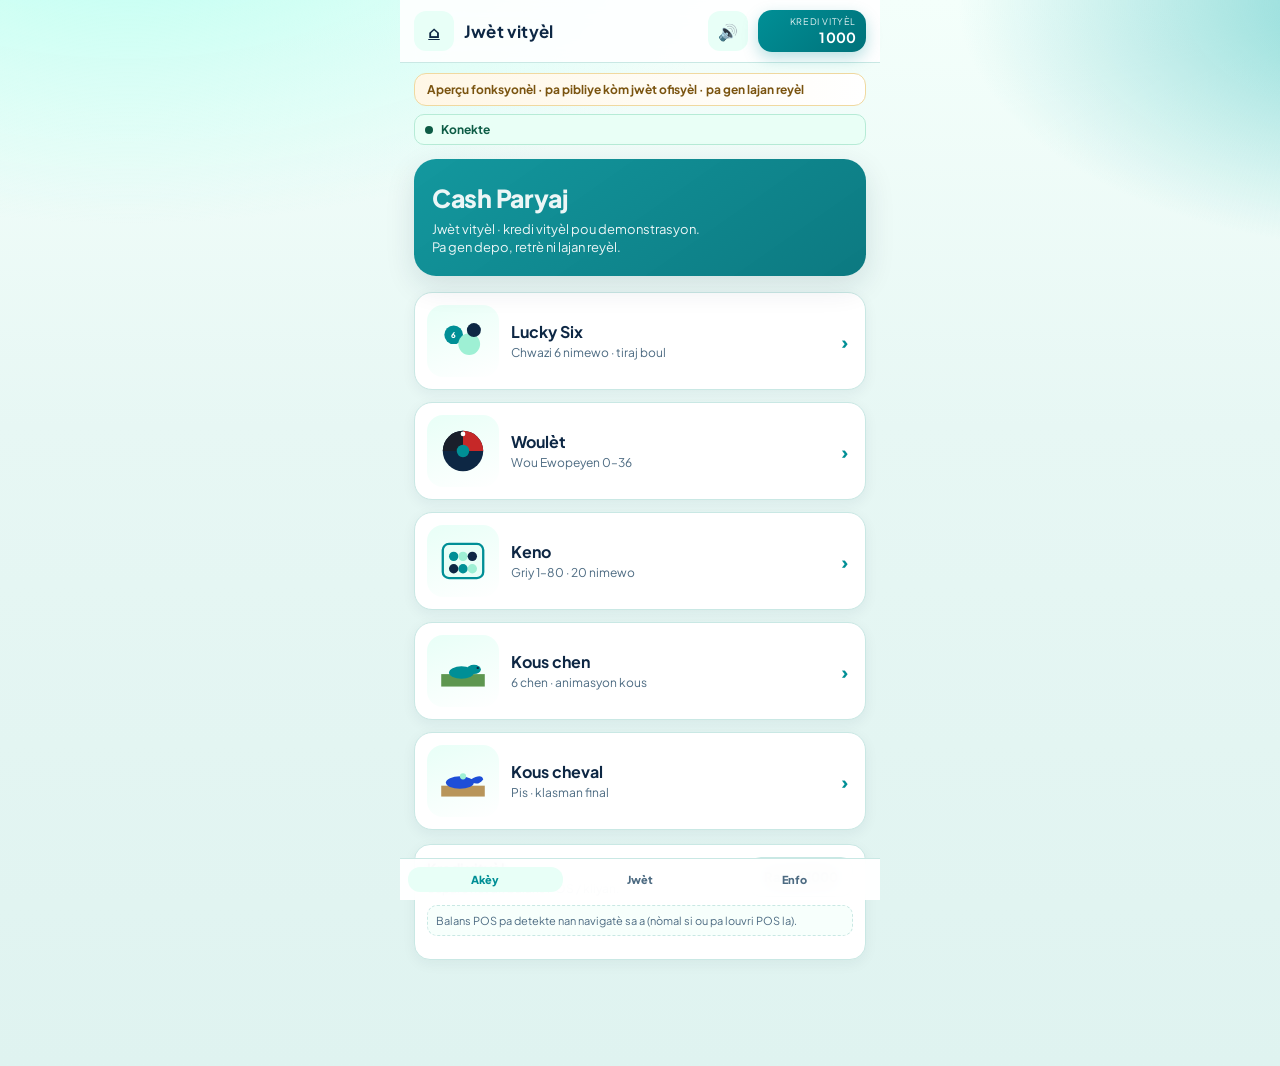
==== virtual/index.html @ 0a0fa93c "Add Cash Paryaj virtual games demo with virtual credits Functional preview of Lucky Six, European ro" ====
<!DOCTYPE html>
<html lang="ht">
<head>
  <meta charset="UTF-8"/>
  <meta name="viewport" content="width=device-width, initial-scale=1, viewport-fit=cover"/>
  <meta name="theme-color" content="#008f96"/>
  <meta name="description" content="Cash Paryaj — jwèt vityèl demonstrasyon ak kredi vityèl"/>
  <title>Jwèt vityèl · Cash Paryaj</title>
  <link rel="preconnect" href="https://fonts.googleapis.com"/>
  <link rel="preconnect" href="https://fonts.gstatic.com" crossorigin/>
  <link href="https://fonts.googleapis.com/css2?family=Plus+Jakarta+Sans:wght@400;600;700;800&display=swap" rel="stylesheet"/>
  <link rel="stylesheet" href="./css/games.css"/>
</head>
<body>
  <div class="app-shell">
    <header class="topbar">
      <a class="icon-btn" href="../index.html" aria-label="Retounen nan POS" title="POS">⌂</a>
      <h1>Jwèt vityèl</h1>
      <button class="icon-btn" type="button" id="soundBtn" aria-label="Son">🔊</button>
      <div class="credit-chip" title="Kredi vityèl demonstrasyon">
        <small>Kredi vityèl</small>
        <b><span id="creditValue">1000</span></b>
      </div>
    </header>
    <div class="demo-banner" style="margin-top:10px">Aperçu fonksyonèl · pa pibliye kòm jwèt ofisyèl · pa gen lajan reyèl</div>
    <div id="statusBar" class="status-bar" role="status"></div>
    <main id="app"></main>
    <nav class="bottom-nav" aria-label="Navigasyon">
      <button type="button" data-nav="hub" id="navHub">Akèy</button>
      <button type="button" data-nav="game" id="navGames">Jwèt</button>
      <button type="button" data-nav="info" id="navInfo">Enfo</button>
    </nav>
  </div>
  <div id="modalHost"></div>
  <script src="./js/core.js"></script>
  <script src="./js/lucky-six.js"></script>
  <script src="./js/roulette.js"></script>
  <script src="./js/keno.js"></script>
  <script src="./js/dog-race.js"></script>
  <script src="./js/horse-race.js"></script>
  <script src="./js/app.js"></script>
</body>
</html>
---- virtual/css/games.css ----
/* Cash Paryaj — Jwèt vityèl (demonstrasyon) */
:root{
  --cp-turquoise:#008f96;
  --cp-turquoise-deep:#00727a;
  --cp-mint:#9ef0d4;
  --cp-mint-soft:#e8fff7;
  --cp-white:#ffffff;
  --cp-ink:#0d2744;
  --cp-ink-soft:#1a3a5c;
  --cp-muted:#4d6b82;
  --cp-line:#c9e8e4;
  --cp-danger:#c23b3b;
  --cp-warn:#c98512;
  --cp-red:#c62828;
  --cp-black:#1a1f2b;
  --cp-green:#0f7a3a;
  --cp-shadow:0 10px 30px rgba(13,39,68,.12);
  --cp-radius:16px;
  --cp-bottom-nav:72px;
  --safe-b:env(safe-area-inset-bottom,0px);
  --safe-t:env(safe-area-inset-top,0px);
  font-family:"Plus Jakarta Sans",system-ui,sans-serif;
}
*{box-sizing:border-box}
html,body{margin:0;min-height:100%;background:
  radial-gradient(1200px 600px at 10% -10%,#b8fff0 0%,transparent 55%),
  radial-gradient(900px 500px at 110% 0%,#7fd6d4 0%,transparent 50%),
  linear-gradient(180deg,#f4fffb 0%,#e7f7f4 40%,#dff3f0 100%);
  color:var(--cp-ink);-webkit-tap-highlight-color:transparent}
body{padding:0 0 calc(var(--cp-bottom-nav) + var(--safe-b) + 8px)}
button,input{font:inherit}
button{cursor:pointer;border:0}
img,svg{max-width:100%;display:block}
.hidden{display:none!important}

.app-shell{width:100%;max-width:480px;margin:0 auto;min-height:100dvh;position:relative}
.topbar{
  position:sticky;top:0;z-index:30;
  display:flex;align-items:center;gap:10px;
  padding:calc(10px + var(--safe-t)) 14px 10px;
  background:rgba(255,255,255,.88);backdrop-filter:blur(10px);
  border-bottom:1px solid var(--cp-line);
}
.topbar h1{flex:1;margin:0;font-size:1.05rem;letter-spacing:.2px}
.icon-btn{
  width:40px;height:40px;border-radius:12px;
  background:var(--cp-mint-soft);color:var(--cp-ink);
  display:grid;place-items:center;font-weight:800;
}
.credit-chip{
  display:flex;flex-direction:column;align-items:flex-end;gap:1px;
  background:linear-gradient(135deg,var(--cp-turquoise),var(--cp-turquoise-deep));
  color:#fff;border-radius:14px;padding:6px 10px;min-width:108px;
  box-shadow:0 6px 16px rgba(0,143,150,.28);
}
.credit-chip small{font-size:9px;letter-spacing:.6px;text-transform:uppercase;opacity:.9}
.credit-chip b{font-size:14px}
.demo-banner{
  margin:10px 14px 0;padding:8px 12px;border-radius:12px;
  background:linear-gradient(90deg,#fff7e6,#fff);
  border:1px solid #f0d9a0;color:#7a5410;font-size:12px;font-weight:700;
}
.status-bar{
  margin:8px 14px 0;padding:7px 10px;border-radius:10px;font-size:12px;font-weight:700;
  display:none;align-items:center;gap:8px;
}
.status-bar.on{display:flex}
.status-bar.offline{background:#fff1f0;color:#8a1f1f;border:1px solid #f0c2c2}
.status-bar.online{background:#e9fff6;color:#0d5c45;border:1px solid #b6ebd6}
.status-dot{width:8px;height:8px;border-radius:50%;background:currentColor}

.hub{padding:14px}
.hub-hero{
  position:relative;overflow:hidden;border-radius:22px;padding:22px 18px 20px;
  background:
    linear-gradient(145deg,rgba(0,143,150,.92),rgba(0,114,122,.95)),
    url("data:image/svg+xml,%3Csvg xmlns='http://www.w3.org/2000/svg' width='160' height='160' viewBox='0 0 160 160'%3E%3Ccircle cx='20' cy='30' r='10' fill='%23ffffff22'/%3E%3Ccircle cx='120' cy='80' r='18' fill='%23ffffff18'/%3E%3Ccircle cx='60' cy='120' r='8' fill='%23ffffff20'/%3E%3C/svg%3E");
  color:#fff;box-shadow:var(--cp-shadow);margin-bottom:16px;
}
.hub-hero .brand{font-size:1.55rem;font-weight:800;letter-spacing:-.3px;margin:0 0 4px}
.hub-hero p{margin:0;opacity:.92;font-size:13px;max-width:28ch;line-height:1.4}
.hub-grid{display:grid;gap:12px}
.game-card{
  display:grid;grid-template-columns:72px 1fr auto;gap:12px;align-items:center;
  padding:12px;border-radius:18px;background:var(--cp-white);
  border:1px solid var(--cp-line);box-shadow:0 4px 14px rgba(13,39,68,.06);
  text-align:left;color:inherit;width:100%;
  transition:transform .18s ease, box-shadow .18s ease;
}
.game-card:active{transform:scale(.985)}
.game-card .thumb{
  width:72px;height:72px;border-radius:16px;overflow:hidden;
  background:linear-gradient(160deg,var(--cp-mint-soft),#fff);
  display:grid;place-items:center;
}
.game-card h2{margin:0;font-size:1rem}
.game-card p{margin:3px 0 0;font-size:12px;color:var(--cp-muted);line-height:1.3}
.game-card .go{color:var(--cp-turquoise);font-weight:800;font-size:18px;padding:0 4px}

.game-view{padding:0 14px 18px}
.phase-pill{
  display:inline-flex;align-items:center;gap:6px;margin:10px 0 8px;
  padding:5px 10px;border-radius:999px;background:var(--cp-mint-soft);
  color:var(--cp-turquoise-deep);font-size:11px;font-weight:800;letter-spacing:.3px;
}
.toolbar{display:flex;flex-wrap:wrap;gap:8px;margin:8px 0 12px}
.btn{
  border-radius:12px;padding:11px 14px;font-weight:800;font-size:13px;
  background:var(--cp-white);color:var(--cp-ink);border:1px solid var(--cp-line);
}
.btn.primary{background:var(--cp-turquoise);color:#fff;border-color:transparent;
  box-shadow:0 8px 18px rgba(0,143,150,.28)}
.btn.ghost{background:transparent}
.btn:disabled{opacity:.45;cursor:not-allowed;box-shadow:none}
.btn.block{width:100%}
.btn.danger{background:#fff5f5;color:var(--cp-danger);border-color:#f0c8c8}

.panel{
  background:var(--cp-white);border:1px solid var(--cp-line);
  border-radius:var(--cp-radius);padding:12px;margin-bottom:12px;
  box-shadow:0 4px 14px rgba(13,39,68,.05);
}
.panel h3{margin:0 0 8px;font-size:14px}
.muted{color:var(--cp-muted);font-size:12px}
.row-between{display:flex;justify-content:space-between;align-items:center;gap:8px}

.num-grid{
  display:grid;gap:6px;margin:8px 0;
}
.num-grid.cols-8{grid-template-columns:repeat(8,minmax(0,1fr))}
.num-grid.cols-10{grid-template-columns:repeat(10,minmax(0,1fr))}
.num-grid.cols-6{grid-template-columns:repeat(6,minmax(0,1fr))}
.ball-btn{
  aspect-ratio:1;border-radius:50%;
  background:linear-gradient(160deg,#fff,#eef9f7);
  border:2px solid var(--cp-line);color:var(--cp-ink);
  font-weight:800;font-size:12px;padding:0;
  transition:transform .12s ease, background .12s ease, border-color .12s ease;
}
.ball-btn.selected{
  background:linear-gradient(160deg,var(--cp-turquoise),var(--cp-turquoise-deep));
  color:#fff;border-color:transparent;transform:scale(1.04);
  box-shadow:0 4px 10px rgba(0,143,150,.35);
}
.ball-btn.drawn{background:#dff3ff;border-color:#7eb7e0}
.ball-btn.hit{
  background:linear-gradient(160deg,#ffe08a,#f5c84a);border-color:#e0a820;color:#5a3d00;
  animation:pulseHit .9s ease;
}
.ball-btn:disabled{opacity:.55}
@keyframes pulseHit{0%,100%{transform:scale(1)}50%{transform:scale(1.08)}}

.chip-row{display:flex;flex-wrap:wrap;gap:6px;min-height:36px}
.mini-ball{
  width:30px;height:30px;border-radius:50%;display:grid;place-items:center;
  font-size:11px;font-weight:800;color:#fff;
  background:radial-gradient(circle at 30% 30%,#fff8,#0000 40%),var(--cp-turquoise);
  box-shadow:inset 0 -2px 0 rgba(0,0,0,.15);
}
.mini-ball.hit{background:radial-gradient(circle at 30% 30%,#fff8,#0000 40%),#e0a820}

.stage{
  position:relative;border-radius:18px;overflow:hidden;margin:8px 0 12px;
  background:linear-gradient(180deg,#063a45,#0a5c66 45%,#0d6d78);
  min-height:180px;color:#fff;
}
.machine{
  position:relative;height:200px;
  background:
    radial-gradient(circle at 50% 120%,#9ef0d455,transparent 50%),
    linear-gradient(180deg,#0a4d56,#08606b);
}
.machine-bowl{
  position:absolute;left:50%;top:18px;transform:translateX(-50%);
  width:min(78%,260px);height:130px;border-radius:50% 50% 46% 46%;
  border:3px solid #9ef0d4aa;background:radial-gradient(circle at 50% 20%,#1a7f88,#06464e);
  box-shadow:inset 0 20px 40px #0004;
}
.drawn-lane{
  position:absolute;left:8px;right:8px;bottom:10px;display:flex;gap:6px;
  overflow-x:auto;padding:4px 2px;scrollbar-width:none;
}
.drawn-lane::-webkit-scrollbar{display:none}
.fly-ball{
  position:absolute;width:36px;height:36px;border-radius:50%;
  display:grid;place-items:center;font-weight:900;font-size:13px;color:#fff;
  background:radial-gradient(circle at 30% 28%,#fff9,#0000 42%),var(--cp-turquoise);
  animation:popIn .45s ease both;z-index:2;
}
@keyframes popIn{from{transform:translate(-50%,-40%) scale(.2);opacity:0}to{transform:translate(-50%,0) scale(1);opacity:1}}

.history-list{display:flex;flex-direction:column;gap:8px;max-height:180px;overflow:auto}
.history-item{
  display:flex;justify-content:space-between;gap:8px;align-items:center;
  padding:8px 10px;border-radius:12px;background:var(--cp-mint-soft);font-size:12px;
}
.history-item code{font-size:10px;color:var(--cp-muted)}

.modal-backdrop{
  position:fixed;inset:0;background:rgba(7,26,40,.55);z-index:80;
  display:grid;place-items:end center;padding:0;
}
.modal{
  width:min(480px,100%);max-height:78vh;overflow:auto;
  background:#fff;border-radius:20px 20px 0 0;padding:16px 16px calc(16px + var(--safe-b));
  box-shadow:0 -12px 40px #0004;
}
.modal h2{margin:0 0 8px;font-size:1.1rem}
.modal .close{float:right}

.bottom-nav{
  position:fixed;left:50%;transform:translateX(-50%);bottom:0;z-index:40;
  width:min(480px,100%);
  display:grid;grid-template-columns:repeat(3,1fr);
  background:rgba(255,255,255,.94);backdrop-filter:blur(12px);
  border-top:1px solid var(--cp-line);
  padding:8px 8px calc(8px + var(--safe-b));
}
.bottom-nav button{
  background:transparent;color:var(--cp-muted);padding:6px 4px;border-radius:12px;
  font-size:11px;font-weight:800;
}
.bottom-nav button.active{color:var(--cp-turquoise);background:var(--cp-mint-soft)}

/* Roulette */
.roulette-layout{display:grid;gap:12px}
.wheel-wrap{
  position:relative;width:min(100%,320px);aspect-ratio:1;margin:8px auto;
}
.wheel-svg{width:100%;height:100%;filter:drop-shadow(0 8px 18px #0005)}
.wheel-rotating{transition:transform linear}
.ball-orbit{
  position:absolute;inset:8%;border-radius:50%;pointer-events:none;
}
.ball-dot{
  position:absolute;left:50%;top:0;width:12px;height:12px;margin-left:-6px;
  border-radius:50%;background:#fff;box-shadow:0 0 0 2px #0d2744;
  transform-origin:50% calc(50% + min(42vw,134px));
}
.roulette-result{
  text-align:center;font-size:28px;font-weight:900;margin:4px 0;
}
.roulette-result.red{color:var(--cp-red)}
.roulette-result.black{color:var(--cp-black)}
.roulette-result.green{color:var(--cp-green)}
.bet-board{display:grid;gap:6px}
.board-nums{
  display:grid;grid-template-columns:repeat(3,1fr);gap:4px;
}
.board-nums .zero{
  grid-column:1/-1;background:var(--cp-green);color:#fff;border-radius:10px;
  padding:10px;font-weight:900;
}
.board-cell{
  min-height:40px;border-radius:8px;font-weight:800;font-size:13px;color:#fff;
  border:2px solid transparent;
}
.board-cell.red{background:#c62828}
.board-cell.black{background:#1a1f2b}
.board-cell.selected{outline:3px solid #f5c84a;outline-offset:0}
.outside-bets{display:grid;grid-template-columns:repeat(3,1fr);gap:6px}
.outside-bets button{
  min-height:42px;border-radius:10px;background:#eef8f6;color:var(--cp-ink);
  border:1px solid var(--cp-line);font-weight:800;font-size:12px;
}
.outside-bets button.selected{background:var(--cp-turquoise);color:#fff;border-color:transparent}
.chip-picker{display:flex;gap:8px;flex-wrap:wrap}
.chip{
  width:44px;height:44px;border-radius:50%;font-weight:900;font-size:12px;color:#fff;
  background:radial-gradient(circle at 30% 30%,#fff8,#0000 40%),var(--cp-turquoise);
  border:3px dashed #fff;box-shadow:0 3px 8px #0002;
}
.chip.active{box-shadow:0 0 0 3px #f5c84a}

/* Races */
.track{
  position:relative;height:280px;border-radius:18px;overflow:hidden;margin:8px 0;
  background:
    linear-gradient(#1f6b3a 0 12px,transparent 12px),
    repeating-linear-gradient(90deg,#6ea85b 0 28px,#5e9750 28px 56px);
  border:2px solid #2f6b40;
}
.track.horse{
  background:
    linear-gradient(#8b5a2b 0 10px,transparent 10px),
    repeating-linear-gradient(90deg,#c4a36a 0 36px,#b8955a 36px 72px);
  border-color:#8a6230;
}
.lane{
  position:absolute;left:0;right:0;height:calc(100%/6);
  border-bottom:1px dashed rgba(255,255,255,.25);
  display:flex;align-items:center;
}
.finish-line{
  position:absolute;right:18px;top:0;bottom:0;width:10px;
  background:repeating-linear-gradient(#fff 0 8px,#111 8px 16px);
  opacity:.9;z-index:2;
}
.runner{
  position:absolute;left:8px;width:54px;height:36px;
  transition:left linear;z-index:3;
  display:flex;align-items:flex-end;justify-content:center;
}
.runner.selected .silk{box-shadow:0 0 0 3px #f5c84a}
.runner-body{width:46px;height:28px;position:relative}
.dog-svg,.horse-svg{width:52px;height:34px}
.silk{
  position:absolute;left:50%;top:-2px;transform:translateX(-50%);
  min-width:18px;height:18px;border-radius:6px;padding:0 4px;
  display:grid;place-items:center;font-size:10px;font-weight:900;color:#fff;
  z-index:4;
}
.pick-grid{display:grid;grid-template-columns:repeat(3,1fr);gap:8px}
.pick-card{
  border-radius:14px;padding:10px 8px;background:#fff;border:2px solid var(--cp-line);
  text-align:center;font-weight:800;font-size:12px;color:var(--cp-ink);
}
.pick-card.selected{border-color:var(--cp-turquoise);background:var(--cp-mint-soft)}
.pick-card:disabled{opacity:.55}
.pick-swatch{width:100%;height:10px;border-radius:999px;margin-bottom:6px}

.stake-box{
  display:flex;align-items:center;justify-content:center;gap:12px;margin:10px 0;
}
.stake-box strong{font-size:1.2rem;min-width:4ch;text-align:center}
.config-note{
  font-size:11px;color:var(--cp-muted);background:#f7fffc;border:1px dashed var(--cp-line);
  border-radius:10px;padding:8px;margin-top:8px;
}
.result-banner{
  text-align:center;padding:12px;border-radius:14px;margin:8px 0;
  background:linear-gradient(135deg,var(--cp-mint-soft),#fff);border:1px solid var(--cp-line);
}
.result-banner.win{background:linear-gradient(135deg,#e8fff0,#fff);border-color:#9ed9b3}
.result-banner.lose{background:linear-gradient(135deg,#fff5f5,#fff);border-color:#f0c8c8}

@media (max-width:390px){
  .num-grid.cols-8{grid-template-columns:repeat(8,minmax(0,1fr));gap:4px}
  .num-grid.cols-10{grid-template-columns:repeat(8,minmax(0,1fr))}
  .ball-btn{font-size:11px}
}
@media (max-width:340px){
  .num-grid.cols-8,.num-grid.cols-10{grid-template-columns:repeat(6,minmax(0,1fr))}
  .outside-bets{grid-template-columns:repeat(2,1fr)}
  .pick-grid{grid-template-columns:repeat(2,1fr)}
}
@media (prefers-reduced-motion:reduce){
  *,*::before,*::after{animation-duration:.01ms!important;animation-iteration-count:1!important;transition-duration:.01ms!important}
  .fly-ball{animation:none}
}
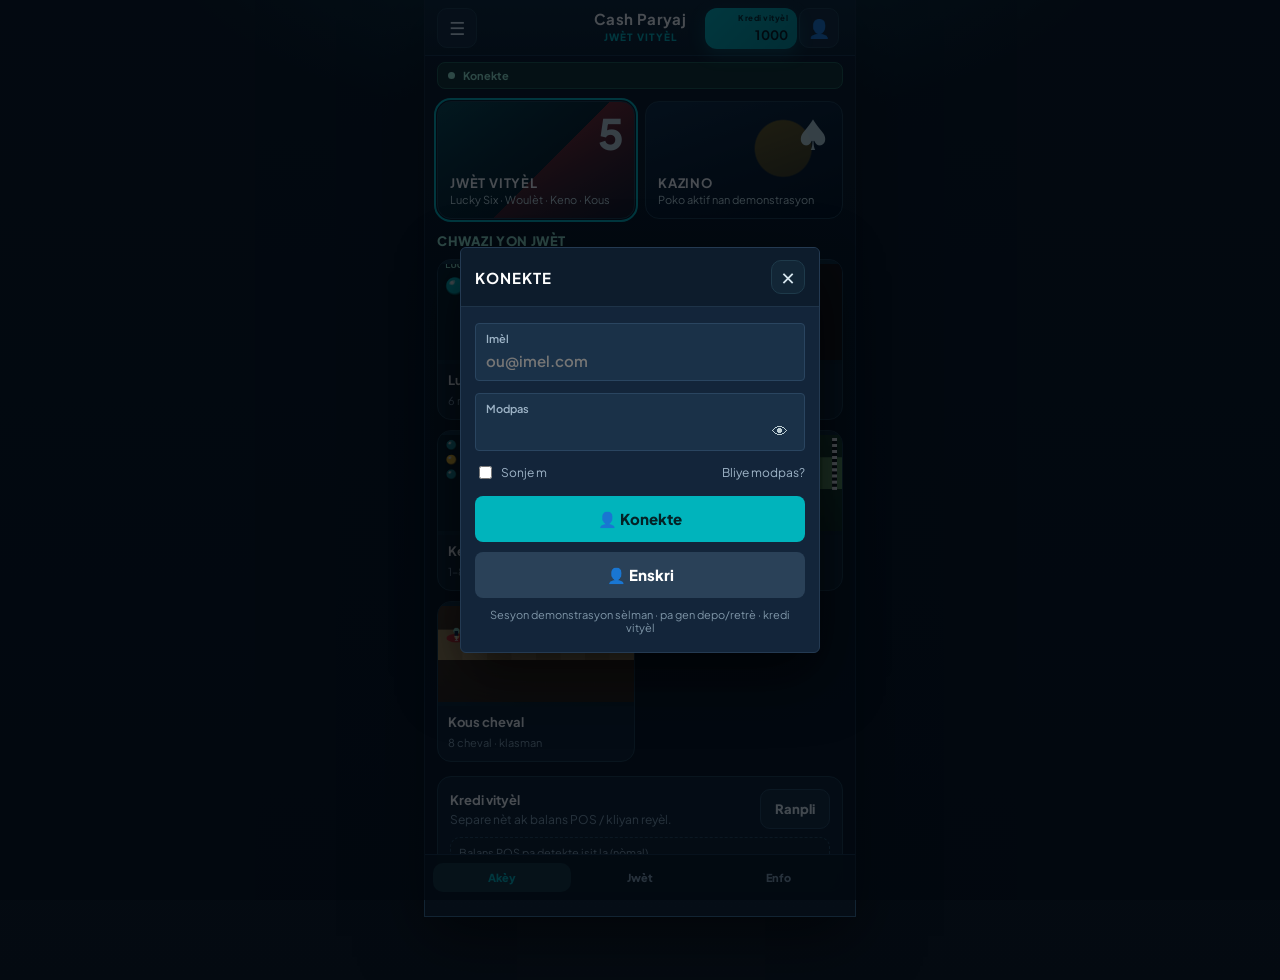
==== commit 7eaad3f7: "Make virtual games shell closer to live demo feel Dark hub with JWÈT VITYÈL / KAZINO tiles, Creole s" ====
--- a/virtual/index.html
+++ b/virtual/index.html
@@ -3,36 +3,72 @@
 <head>
   <meta charset="UTF-8"/>
   <meta name="viewport" content="width=device-width, initial-scale=1, viewport-fit=cover"/>
-  <meta name="theme-color" content="#008f96"/>
-  <meta name="description" content="Cash Paryaj — jwèt vityèl demonstrasyon ak kredi vityèl"/>
+  <meta name="theme-color" content="#071018"/>
+  <meta name="description" content="Cash Paryaj — jwèt vityèl demonstrasyon"/>
   <title>Jwèt vityèl · Cash Paryaj</title>
-  <link rel="preconnect" href="https://fonts.googleapis.com"/>
-  <link rel="preconnect" href="https://fonts.gstatic.com" crossorigin/>
-  <link href="https://fonts.googleapis.com/css2?family=Plus+Jakarta+Sans:wght@400;600;700;800&display=swap" rel="stylesheet"/>
   <link rel="stylesheet" href="./css/games.css"/>
 </head>
 <body>
   <div class="app-shell">
     <header class="topbar">
-      <a class="icon-btn" href="../index.html" aria-label="Retounen nan POS" title="POS">⌂</a>
-      <h1>Jwèt vityèl</h1>
-      <button class="icon-btn" type="button" id="soundBtn" aria-label="Son">🔊</button>
-      <div class="credit-chip" title="Kredi vityèl demonstrasyon">
+      <button class="icon-btn" type="button" id="menuBtn" aria-label="Meni">☰</button>
+      <div class="brand">
+        <b>Cash Paryaj</b>
+        <small>Jwèt vityèl</small>
+      </div>
+      <button class="icon-btn" type="button" id="userBtn" aria-label="Kont">👤</button>
+      <div class="credit-float" title="Kredi vityèl demonstrasyon">
         <small>Kredi vityèl</small>
         <b><span id="creditValue">1000</span></b>
       </div>
     </header>
-    <div class="demo-banner" style="margin-top:10px">Aperçu fonksyonèl · pa pibliye kòm jwèt ofisyèl · pa gen lajan reyèl</div>
+
     <div id="statusBar" class="status-bar" role="status"></div>
     <main id="app"></main>
+
     <nav class="bottom-nav" aria-label="Navigasyon">
       <button type="button" data-nav="hub" id="navHub">Akèy</button>
       <button type="button" data-nav="game" id="navGames">Jwèt</button>
       <button type="button" data-nav="info" id="navInfo">Enfo</button>
     </nav>
   </div>
+
+  <!-- Modal koneksyon — estrikti tankou demo, mak Cash Paryaj -->
+  <div id="authGate" class="auth-backdrop" hidden>
+    <div class="auth-modal" role="dialog" aria-modal="true" aria-labelledby="authTitle">
+      <div class="auth-head">
+        <h2 id="authTitle">KONEKTE</h2>
+        <button class="icon-btn" type="button" id="authClose" aria-label="Fèmen" style="width:34px;height:34px">✕</button>
+      </div>
+      <div class="auth-body">
+        <div class="field">
+          <label for="authEmail">Imèl</label>
+          <input id="authEmail" type="email" autocomplete="username" placeholder="ou@imel.com"/>
+        </div>
+        <div class="field" id="passField">
+          <label for="authPass">Modpas</label>
+          <div style="display:flex;align-items:center;gap:8px">
+            <input id="authPass" type="password" autocomplete="current-password" style="flex:1;background:transparent;border:0;outline:0;color:inherit;font-size:15px;font-weight:600"/>
+            <button type="button" id="togglePass" aria-label="Montre modpas" style="opacity:.8">👁</button>
+          </div>
+        </div>
+        <div class="auth-row">
+          <label><input type="checkbox" id="rememberMe"/> Sonje m</label>
+          <a href="#" id="forgotLink">Bliye modpas?</a>
+        </div>
+        <button class="auth-btn primary" type="button" id="signInBtn">👤 Konekte</button>
+        <button class="auth-btn secondary" type="button" id="registerBtn">👤 Enskri</button>
+        <p class="auth-note">Sesyon demonstrasyon sèlman · pa gen depo/retrè · kredi vityèl</p>
+      </div>
+    </div>
+  </div>
+
   <div id="modalHost"></div>
+
+  <button type="button" id="soundBtn" class="hidden" aria-hidden="true">🔊</button>
+
   <script src="./js/core.js"></script>
+  <script src="./js/art.js"></script>
   <script src="./js/lucky-six.js"></script>
   <script src="./js/roulette.js"></script>
   <script src="./js/keno.js"></script>
--- a/virtual/css/games.css
+++ b/virtual/css/games.css
@@ -1,345 +1,477 @@
-/* Cash Paryaj — Jwèt vityèl (demonstrasyon) */
+/* Cash Paryaj — Jwèt vityèl (shell tip demo, mak orijinal) */
+@import url('https://fonts.googleapis.com/css2?family=Plus+Jakarta+Sans:wght@400;500;600;700;800&display=swap');
+
 :root{
-  --cp-turquoise:#008f96;
-  --cp-turquoise-deep:#00727a;
+  --cp-turquoise:#00b4bc;
+  --cp-turquoise-deep:#008f96;
   --cp-mint:#9ef0d4;
-  --cp-mint-soft:#e8fff7;
+  --cp-mint-soft:#14363a;
   --cp-white:#ffffff;
-  --cp-ink:#0d2744;
-  --cp-ink-soft:#1a3a5c;
-  --cp-muted:#4d6b82;
-  --cp-line:#c9e8e4;
-  --cp-danger:#c23b3b;
-  --cp-warn:#c98512;
-  --cp-red:#c62828;
-  --cp-black:#1a1f2b;
-  --cp-green:#0f7a3a;
-  --cp-shadow:0 10px 30px rgba(13,39,68,.12);
-  --cp-radius:16px;
-  --cp-bottom-nav:72px;
+  --cp-ink:#e8f7f8;
+  --cp-ink-dark:#07141f;
+  --cp-muted:#8aa3b5;
+  --cp-line:#1e3a4a;
+  --cp-panel:#0b1c2a;
+  --cp-panel-2:#102536;
+  --cp-danger:#e24b4b;
+  --cp-warn:#e0b34a;
+  --cp-red:#d32f2f;
+  --cp-black:#12151c;
+  --cp-green:#1b8a45;
+  --cp-accent:#ff3b4a;
   --safe-b:env(safe-area-inset-bottom,0px);
   --safe-t:env(safe-area-inset-top,0px);
+  --nav-h:64px;
+  --top-h:56px;
   font-family:"Plus Jakarta Sans",system-ui,sans-serif;
 }
 *{box-sizing:border-box}
-html,body{margin:0;min-height:100%;background:
-  radial-gradient(1200px 600px at 10% -10%,#b8fff0 0%,transparent 55%),
-  radial-gradient(900px 500px at 110% 0%,#7fd6d4 0%,transparent 50%),
-  linear-gradient(180deg,#f4fffb 0%,#e7f7f4 40%,#dff3f0 100%);
-  color:var(--cp-ink);-webkit-tap-highlight-color:transparent}
-body{padding:0 0 calc(var(--cp-bottom-nav) + var(--safe-b) + 8px)}
-button,input{font:inherit}
-button{cursor:pointer;border:0}
+html,body{
+  margin:0;min-height:100%;
+  background:#050d16;
+  color:var(--cp-ink);
+  -webkit-tap-highlight-color:transparent;
+}
+body{
+  padding:0 0 calc(var(--nav-h) + var(--safe-b));
+  background:
+    radial-gradient(900px 420px at 50% -10%,#0d3a42 0%,transparent 55%),
+    linear-gradient(180deg,#071018 0%,#050d16 40%,#040a11 100%);
+}
+button,input{font:inherit;color:inherit}
+button{cursor:pointer;border:0;background:none}
 img,svg{max-width:100%;display:block}
 .hidden{display:none!important}
-
-.app-shell{width:100%;max-width:480px;margin:0 auto;min-height:100dvh;position:relative}
+[hidden]{display:none!important}
+
+.app-shell{
+  width:100%;max-width:430px;margin:0 auto;min-height:100dvh;position:relative;
+  background:linear-gradient(180deg,#0a1622,#071018 30%,#050d16);
+  box-shadow:0 0 0 1px #122433, 0 20px 60px #0008;
+}
+
+/* —— Top bar (demo-like) —— */
 .topbar{
-  position:sticky;top:0;z-index:30;
-  display:flex;align-items:center;gap:10px;
-  padding:calc(10px + var(--safe-t)) 14px 10px;
-  background:rgba(255,255,255,.88);backdrop-filter:blur(10px);
-  border-bottom:1px solid var(--cp-line);
-}
-.topbar h1{flex:1;margin:0;font-size:1.05rem;letter-spacing:.2px}
+  position:sticky;top:0;z-index:40;
+  height:calc(var(--top-h) + var(--safe-t));
+  padding:var(--safe-t) 12px 0;
+  display:grid;grid-template-columns:44px 1fr 44px;align-items:center;
+  background:linear-gradient(180deg,#0c2130,#0a1a26);
+  border-bottom:1px solid #163044;
+}
+.topbar .brand{
+  justify-self:center;text-align:center;line-height:1.05;
+}
+.topbar .brand b{
+  display:block;font-size:15px;letter-spacing:.4px;color:#fff;
+}
+.topbar .brand small{
+  color:var(--cp-turquoise);font-size:10px;font-weight:800;letter-spacing:1px;text-transform:uppercase;
+}
 .icon-btn{
-  width:40px;height:40px;border-radius:12px;
-  background:var(--cp-mint-soft);color:var(--cp-ink);
-  display:grid;place-items:center;font-weight:800;
-}
-.credit-chip{
-  display:flex;flex-direction:column;align-items:flex-end;gap:1px;
+  width:40px;height:40px;border-radius:10px;
+  background:#122636;color:#d7e7ef;display:grid;place-items:center;
+  border:1px solid #1e3a4a;font-size:18px;font-weight:800;
+}
+.credit-float{
+  position:absolute;right:58px;top:calc(8px + var(--safe-t));
   background:linear-gradient(135deg,var(--cp-turquoise),var(--cp-turquoise-deep));
-  color:#fff;border-radius:14px;padding:6px 10px;min-width:108px;
-  box-shadow:0 6px 16px rgba(0,143,150,.28);
-}
-.credit-chip small{font-size:9px;letter-spacing:.6px;text-transform:uppercase;opacity:.9}
-.credit-chip b{font-size:14px}
-.demo-banner{
-  margin:10px 14px 0;padding:8px 12px;border-radius:12px;
-  background:linear-gradient(90deg,#fff7e6,#fff);
-  border:1px solid #f0d9a0;color:#7a5410;font-size:12px;font-weight:700;
+  color:#041418;border-radius:12px;padding:5px 9px;min-width:92px;
+  box-shadow:0 6px 16px #00b4bc44;text-align:right;z-index:41;
+}
+.credit-float small{display:block;font-size:8px;font-weight:800;letter-spacing:.5px;opacity:.85}
+.credit-float b{font-size:13px}
+
+.demo-ribbon{
+  margin:8px 12px 0;padding:7px 10px;border-radius:8px;
+  background:linear-gradient(90deg,#3a2a10,#2a2212);
+  border:1px solid #6a5420;color:#f0d58a;font-size:11px;font-weight:700;
 }
 .status-bar{
-  margin:8px 14px 0;padding:7px 10px;border-radius:10px;font-size:12px;font-weight:700;
+  margin:6px 12px 0;padding:6px 10px;border-radius:8px;font-size:11px;font-weight:700;
   display:none;align-items:center;gap:8px;
 }
 .status-bar.on{display:flex}
-.status-bar.offline{background:#fff1f0;color:#8a1f1f;border:1px solid #f0c2c2}
-.status-bar.online{background:#e9fff6;color:#0d5c45;border:1px solid #b6ebd6}
-.status-dot{width:8px;height:8px;border-radius:50%;background:currentColor}
-
-.hub{padding:14px}
-.hub-hero{
-  position:relative;overflow:hidden;border-radius:22px;padding:22px 18px 20px;
-  background:
-    linear-gradient(145deg,rgba(0,143,150,.92),rgba(0,114,122,.95)),
-    url("data:image/svg+xml,%3Csvg xmlns='http://www.w3.org/2000/svg' width='160' height='160' viewBox='0 0 160 160'%3E%3Ccircle cx='20' cy='30' r='10' fill='%23ffffff22'/%3E%3Ccircle cx='120' cy='80' r='18' fill='%23ffffff18'/%3E%3Ccircle cx='60' cy='120' r='8' fill='%23ffffff20'/%3E%3C/svg%3E");
-  color:#fff;box-shadow:var(--cp-shadow);margin-bottom:16px;
-}
-.hub-hero .brand{font-size:1.55rem;font-weight:800;letter-spacing:-.3px;margin:0 0 4px}
-.hub-hero p{margin:0;opacity:.92;font-size:13px;max-width:28ch;line-height:1.4}
-.hub-grid{display:grid;gap:12px}
-.game-card{
-  display:grid;grid-template-columns:72px 1fr auto;gap:12px;align-items:center;
-  padding:12px;border-radius:18px;background:var(--cp-white);
-  border:1px solid var(--cp-line);box-shadow:0 4px 14px rgba(13,39,68,.06);
-  text-align:left;color:inherit;width:100%;
-  transition:transform .18s ease, box-shadow .18s ease;
-}
-.game-card:active{transform:scale(.985)}
-.game-card .thumb{
-  width:72px;height:72px;border-radius:16px;overflow:hidden;
-  background:linear-gradient(160deg,var(--cp-mint-soft),#fff);
-  display:grid;place-items:center;
-}
-.game-card h2{margin:0;font-size:1rem}
-.game-card p{margin:3px 0 0;font-size:12px;color:var(--cp-muted);line-height:1.3}
-.game-card .go{color:var(--cp-turquoise);font-weight:800;font-size:18px;padding:0 4px}
-
-.game-view{padding:0 14px 18px}
+.status-bar.offline{background:#3a1515;color:#ffb4b4;border:1px solid #6a3030}
+.status-bar.online{background:#0f2e28;color:#9ef0d4;border:1px solid #1f5a4c}
+.status-dot{width:7px;height:7px;border-radius:50%;background:currentColor}
+
+/* —— Auth gate / modal (layout inspired by demo, original brand) —— */
+.auth-backdrop{
+  position:fixed;inset:0;z-index:100;
+  background:rgba(2,8,14,.72);
+  display:grid;place-items:center;padding:16px;
+}
+.auth-modal{
+  width:min(360px,100%);
+  background:#13253a;
+  border-radius:6px;overflow:hidden;
+  box-shadow:0 24px 60px #000a;
+  border:1px solid #243a52;
+}
+.auth-head{
+  display:flex;justify-content:space-between;align-items:center;
+  background:#0d1c2c;padding:12px 14px;border-bottom:1px solid #1e3348;
+}
+.auth-head h2{margin:0;font-size:15px;letter-spacing:1px;color:#fff}
+.auth-body{padding:16px 14px 18px}
+.field{
+  display:flex;flex-direction:column;gap:4px;margin-bottom:12px;
+  background:#1a3148;border-radius:4px;padding:8px 10px;
+  border:1px solid #2a4560;
+}
+.field label{font-size:11px;color:#9eb4c7;font-weight:600}
+.field input{
+  background:transparent;border:0;outline:0;color:#fff;font-size:15px;font-weight:600;padding:2px 0;
+}
+.field.autofill{background:#f4e7b0;border-color:#e0c96a}
+.field.autofill label,.field.autofill input{color:#3a3210}
+.auth-row{
+  display:flex;justify-content:space-between;align-items:center;
+  font-size:12px;color:#9eb4c7;margin:4px 0 14px;gap:8px;
+}
+.auth-row a{color:#9eb4c7;text-decoration:none}
+.auth-row label{display:flex;align-items:center;gap:6px}
+.auth-btn{
+  width:100%;border-radius:8px;padding:13px 12px;font-weight:800;font-size:15px;
+  display:flex;align-items:center;justify-content:center;gap:8px;margin-bottom:10px;
+}
+.auth-btn.primary{background:var(--cp-turquoise);color:#042226}
+.auth-btn.secondary{background:#2a4158;color:#fff}
+.auth-note{font-size:11px;color:#7f96a8;text-align:center;margin:0}
+
+/* —— Hub tiles (VIRTUAL GAMES style) —— */
+.hub{padding:12px}
+.hub-cats{display:grid;grid-template-columns:1fr 1fr;gap:10px;margin-bottom:14px}
+.cat-tile{
+  position:relative;overflow:hidden;border-radius:14px;min-height:118px;
+  display:flex;flex-direction:column;justify-content:flex-end;padding:12px;
+  text-align:left;color:#fff;border:1px solid #1e3a4a;
+}
+.cat-tile.virtual{
+  background:
+    linear-gradient(160deg,rgba(0,40,48,.2),rgba(0,20,28,.85)),
+    linear-gradient(135deg,#0a4d55,#08232c 55%,#c62828 55%,#7a1020);
+}
+.cat-tile.casino{
+  background:
+    linear-gradient(160deg,rgba(0,20,40,.35),rgba(0,10,20,.85)),
+    radial-gradient(circle at 70% 40%,#d4a017 0 18%,transparent 19%),
+    linear-gradient(160deg,#16324a,#0b1c2c);
+}
+.cat-tile .big{font-size:42px;font-weight:900;line-height:1;opacity:.9;position:absolute;right:10px;top:8px}
+.cat-tile b{font-size:13px;letter-spacing:.8px}
+.cat-tile span{font-size:11px;color:#cfe7ea;margin-top:2px}
+.cat-tile.active{outline:2px solid var(--cp-turquoise);outline-offset:1px}
+
+.section-title{
+  margin:4px 0 10px;font-size:13px;font-weight:800;letter-spacing:.6px;
+  color:var(--cp-mint);text-transform:uppercase;
+}
+.game-tiles{display:grid;grid-template-columns:1fr 1fr;gap:10px}
+.game-tile{
+  position:relative;border-radius:14px;overflow:hidden;min-height:150px;
+  border:1px solid #1e3a4a;text-align:left;color:#fff;padding:0;
+  background:#0d1c28;
+}
+.game-tile .art{
+  height:104px;display:grid;place-items:center;overflow:hidden;
+  background:linear-gradient(160deg,#123040,#0a1a24);
+}
+.game-tile .art canvas{width:100%;height:104px;object-fit:cover}
+.game-tile .meta{padding:8px 10px 10px}
+.game-tile .meta b{display:block;font-size:13px}
+.game-tile .meta span{font-size:11px;color:var(--cp-muted)}
+.game-tile:active{transform:scale(.985)}
+
+.panel{
+  background:var(--cp-panel);border:1px solid var(--cp-line);
+  border-radius:14px;padding:12px;margin-bottom:12px;
+}
+.panel h3{margin:0 0 8px;font-size:13px;color:#fff}
+.muted{color:var(--cp-muted);font-size:12px}
+.row-between{display:flex;justify-content:space-between;align-items:center;gap:8px}
+
+/* —— Game chrome —— */
+.game-view{padding:0 12px 18px}
+.game-head{
+  display:flex;align-items:center;gap:8px;margin:10px 0 8px;
+}
+.game-head h1{flex:1;margin:0;font-size:1.05rem;color:#fff;letter-spacing:.3px}
 .phase-pill{
-  display:inline-flex;align-items:center;gap:6px;margin:10px 0 8px;
-  padding:5px 10px;border-radius:999px;background:var(--cp-mint-soft);
-  color:var(--cp-turquoise-deep);font-size:11px;font-weight:800;letter-spacing:.3px;
+  display:inline-flex;align-items:center;gap:6px;margin:0 0 8px;
+  padding:5px 10px;border-radius:999px;background:#12363c;
+  color:var(--cp-mint);font-size:10px;font-weight:800;letter-spacing:.6px;
+  border:1px solid #1f5a5f;
 }
 .toolbar{display:flex;flex-wrap:wrap;gap:8px;margin:8px 0 12px}
 .btn{
-  border-radius:12px;padding:11px 14px;font-weight:800;font-size:13px;
-  background:var(--cp-white);color:var(--cp-ink);border:1px solid var(--cp-line);
-}
-.btn.primary{background:var(--cp-turquoise);color:#fff;border-color:transparent;
-  box-shadow:0 8px 18px rgba(0,143,150,.28)}
+  border-radius:10px;padding:11px 14px;font-weight:800;font-size:13px;
+  background:#152838;color:#e8f3f6;border:1px solid #27465a;
+}
+.btn.primary{
+  background:linear-gradient(180deg,var(--cp-turquoise),var(--cp-turquoise-deep));
+  color:#042226;border-color:transparent;
+  box-shadow:0 8px 18px rgba(0,180,188,.28);
+}
 .btn.ghost{background:transparent}
-.btn:disabled{opacity:.45;cursor:not-allowed;box-shadow:none}
+.btn:disabled{opacity:.4;cursor:not-allowed;box-shadow:none}
 .btn.block{width:100%}
-.btn.danger{background:#fff5f5;color:var(--cp-danger);border-color:#f0c8c8}
-
-.panel{
-  background:var(--cp-white);border:1px solid var(--cp-line);
-  border-radius:var(--cp-radius);padding:12px;margin-bottom:12px;
-  box-shadow:0 4px 14px rgba(13,39,68,.05);
-}
-.panel h3{margin:0 0 8px;font-size:14px}
-.muted{color:var(--cp-muted);font-size:12px}
-.row-between{display:flex;justify-content:space-between;align-items:center;gap:8px}
-
-.num-grid{
-  display:grid;gap:6px;margin:8px 0;
-}
+.btn.danger{background:#2a1518;color:#ff8e8e;border-color:#5a3034}
+
+.num-grid{display:grid;gap:7px;margin:8px 0}
 .num-grid.cols-8{grid-template-columns:repeat(8,minmax(0,1fr))}
-.num-grid.cols-10{grid-template-columns:repeat(10,minmax(0,1fr))}
-.num-grid.cols-6{grid-template-columns:repeat(6,minmax(0,1fr))}
+.num-grid.cols-10{grid-template-columns:repeat(8,minmax(0,1fr))}
 .ball-btn{
-  aspect-ratio:1;border-radius:50%;
-  background:linear-gradient(160deg,#fff,#eef9f7);
-  border:2px solid var(--cp-line);color:var(--cp-ink);
-  font-weight:800;font-size:12px;padding:0;
-  transition:transform .12s ease, background .12s ease, border-color .12s ease;
+  --ball:#1a8f98;
+  aspect-ratio:1;border-radius:50%;padding:0;font-weight:800;font-size:11px;color:#fff;
+  border:1px solid #ffffff38;
+  background:
+    radial-gradient(ellipse at 28% 14%,#ffffffed 0%,#ffffff60 8%,transparent 23%),
+    radial-gradient(circle at 38% 28%,var(--ball),var(--ball) 38%,#000 137%);
+  box-shadow:inset 1px 1px 3px #ffffff70, inset -2px -5px 7px #0005, 0 2px 5px #0008;
+  text-shadow:0 1px 3px #0008;
 }
 .ball-btn.selected{
-  background:linear-gradient(160deg,var(--cp-turquoise),var(--cp-turquoise-deep));
-  color:#fff;border-color:transparent;transform:scale(1.04);
-  box-shadow:0 4px 10px rgba(0,143,150,.35);
-}
-.ball-btn.drawn{background:#dff3ff;border-color:#7eb7e0}
+  outline:2px solid #ffe08a;outline-offset:1px;
+  background:
+    radial-gradient(ellipse at 28% 14%,#fff9ac,transparent 24%),
+    radial-gradient(circle at 38% 30%,#ffc42a,#c56a00 85%);
+  color:#2a1a00;
+}
+.ball-btn.drawn{
+  background:
+    radial-gradient(ellipse at 28% 14%,#ffffffaa 0%,transparent 22%),
+    radial-gradient(circle at 40% 35%,#3aa0d8,#0a3a58);
+}
 .ball-btn.hit{
-  background:linear-gradient(160deg,#ffe08a,#f5c84a);border-color:#e0a820;color:#5a3d00;
+  outline:2px solid #ffe08a;
+  background:
+    radial-gradient(ellipse at 28% 14%,#fff9ac,transparent 24%),
+    radial-gradient(circle at 38% 30%,#ffc42a,#c56a00 85%);
+  color:#2a1a00;
   animation:pulseHit .9s ease;
 }
 .ball-btn:disabled{opacity:.55}
-@keyframes pulseHit{0%,100%{transform:scale(1)}50%{transform:scale(1.08)}}
-
-.chip-row{display:flex;flex-wrap:wrap;gap:6px;min-height:36px}
+@keyframes pulseHit{0%,100%{transform:scale(1)}50%{transform:scale(1.07)}}
+
+.chip-row{display:flex;flex-wrap:wrap;gap:6px;min-height:34px}
 .mini-ball{
   width:30px;height:30px;border-radius:50%;display:grid;place-items:center;
   font-size:11px;font-weight:800;color:#fff;
-  background:radial-gradient(circle at 30% 30%,#fff8,#0000 40%),var(--cp-turquoise);
-  box-shadow:inset 0 -2px 0 rgba(0,0,0,.15);
-}
-.mini-ball.hit{background:radial-gradient(circle at 30% 30%,#fff8,#0000 40%),#e0a820}
-
+  background:
+    radial-gradient(ellipse at 30% 20%,#fff8,transparent 35%),
+    radial-gradient(circle at 40% 40%,var(--cp-turquoise),#045056);
+  box-shadow:inset -2px -3px 5px #0005, 0 2px 4px #0006;
+}
+.mini-ball.hit{
+  background:
+    radial-gradient(ellipse at 30% 20%,#fff8,transparent 35%),
+    radial-gradient(circle at 40% 40%,#ffc42a,#a86000);
+  color:#2a1a00;
+}
+
+/* —— Realistic draw machine —— */
 .stage{
-  position:relative;border-radius:18px;overflow:hidden;margin:8px 0 12px;
-  background:linear-gradient(180deg,#063a45,#0a5c66 45%,#0d6d78);
-  min-height:180px;color:#fff;
-}
-.machine{
-  position:relative;height:200px;
-  background:
-    radial-gradient(circle at 50% 120%,#9ef0d455,transparent 50%),
-    linear-gradient(180deg,#0a4d56,#08606b);
+  position:relative;border-radius:16px;overflow:hidden;margin:8px 0 12px;
+  min-height:210px;color:#fff;
+  border:1px solid #1e4a52;
+  background:
+    radial-gradient(circle at 50% 120%,#00b4bc33,transparent 55%),
+    linear-gradient(180deg,#06343c,#0a4d56 40%,#082830);
+  box-shadow:inset 0 0 40px #0006;
+}
+.machine{height:220px}
+.machine-frame{
+  position:absolute;inset:10px 12px 48px;border-radius:18px;
+  border:2px solid #7fdfe355;
+  background:
+    radial-gradient(circle at 50% 0%,#1a6b74,#042a30 70%);
+  box-shadow:inset 0 30px 50px #0005, 0 0 20px #00b4bc22;
 }
 .machine-bowl{
-  position:absolute;left:50%;top:18px;transform:translateX(-50%);
-  width:min(78%,260px);height:130px;border-radius:50% 50% 46% 46%;
-  border:3px solid #9ef0d4aa;background:radial-gradient(circle at 50% 20%,#1a7f88,#06464e);
-  box-shadow:inset 0 20px 40px #0004;
+  position:absolute;left:50%;top:22px;transform:translateX(-50%);
+  width:min(72%,240px);height:120px;border-radius:50% 50% 46% 46%;
+  border:3px solid #9ef0d488;
+  background:
+    radial-gradient(circle at 50% 15%,#2a8f98,#053840 65%,#02181c);
+  box-shadow:inset 0 18px 36px #0006, 0 8px 20px #0005;
+}
+.machine-bowl::after{
+  content:"";position:absolute;left:18%;right:18%;top:12%;height:28%;
+  border-radius:50%;background:linear-gradient(180deg,#ffffff33,#0000);pointer-events:none;
 }
 .drawn-lane{
-  position:absolute;left:8px;right:8px;bottom:10px;display:flex;gap:6px;
-  overflow-x:auto;padding:4px 2px;scrollbar-width:none;
+  position:absolute;left:8px;right:8px;bottom:8px;display:flex;gap:6px;
+  overflow-x:auto;padding:6px 4px;scrollbar-width:none;
+  background:#04141acc;border-radius:10px;border:1px solid #1e4a52;
 }
 .drawn-lane::-webkit-scrollbar{display:none}
 .fly-ball{
-  position:absolute;width:36px;height:36px;border-radius:50%;
+  position:absolute;width:38px;height:38px;border-radius:50%;
   display:grid;place-items:center;font-weight:900;font-size:13px;color:#fff;
-  background:radial-gradient(circle at 30% 28%,#fff9,#0000 42%),var(--cp-turquoise);
+  background:
+    radial-gradient(ellipse at 30% 20%,#fff9,transparent 40%),
+    radial-gradient(circle at 40% 40%,var(--cp-turquoise),#034046);
   animation:popIn .45s ease both;z-index:2;
+  box-shadow:0 4px 12px #0007;
 }
 @keyframes popIn{from{transform:translate(-50%,-40%) scale(.2);opacity:0}to{transform:translate(-50%,0) scale(1);opacity:1}}
 
 .history-list{display:flex;flex-direction:column;gap:8px;max-height:180px;overflow:auto}
 .history-item{
   display:flex;justify-content:space-between;gap:8px;align-items:center;
-  padding:8px 10px;border-radius:12px;background:var(--cp-mint-soft);font-size:12px;
+  padding:8px 10px;border-radius:10px;background:#102230;font-size:12px;border:1px solid #1e3a4a;
 }
 .history-item code{font-size:10px;color:var(--cp-muted)}
 
 .modal-backdrop{
-  position:fixed;inset:0;background:rgba(7,26,40,.55);z-index:80;
+  position:fixed;inset:0;background:rgba(2,8,14,.7);z-index:80;
   display:grid;place-items:end center;padding:0;
 }
 .modal{
-  width:min(480px,100%);max-height:78vh;overflow:auto;
-  background:#fff;border-radius:20px 20px 0 0;padding:16px 16px calc(16px + var(--safe-b));
-  box-shadow:0 -12px 40px #0004;
-}
-.modal h2{margin:0 0 8px;font-size:1.1rem}
+  width:min(430px,100%);max-height:78vh;overflow:auto;
+  background:#0f2130;border-radius:18px 18px 0 0;padding:16px 16px calc(16px + var(--safe-b));
+  border:1px solid #1e3a4a;box-shadow:0 -12px 40px #0008;color:#e8f3f6;
+}
+.modal h2{margin:0 0 8px;font-size:1.05rem;color:#fff}
 .modal .close{float:right}
 
 .bottom-nav{
   position:fixed;left:50%;transform:translateX(-50%);bottom:0;z-index:40;
-  width:min(480px,100%);
+  width:min(430px,100%);
   display:grid;grid-template-columns:repeat(3,1fr);
-  background:rgba(255,255,255,.94);backdrop-filter:blur(12px);
-  border-top:1px solid var(--cp-line);
+  background:rgba(8,18,28,.96);backdrop-filter:blur(12px);
+  border-top:1px solid #163044;
   padding:8px 8px calc(8px + var(--safe-b));
 }
 .bottom-nav button{
-  background:transparent;color:var(--cp-muted);padding:6px 4px;border-radius:12px;
+  color:var(--cp-muted);padding:8px 4px;border-radius:10px;
   font-size:11px;font-weight:800;
 }
-.bottom-nav button.active{color:var(--cp-turquoise);background:var(--cp-mint-soft)}
-
-/* Roulette */
+.bottom-nav button.active{color:var(--cp-turquoise);background:#123038}
+
+/* Roulette realistic */
 .roulette-layout{display:grid;gap:12px}
 .wheel-wrap{
-  position:relative;width:min(100%,320px);aspect-ratio:1;margin:8px auto;
-}
-.wheel-svg{width:100%;height:100%;filter:drop-shadow(0 8px 18px #0005)}
-.wheel-rotating{transition:transform linear}
-.ball-orbit{
-  position:absolute;inset:8%;border-radius:50%;pointer-events:none;
-}
+  position:relative;width:min(100%,300px);aspect-ratio:1;margin:8px auto;
+  filter:drop-shadow(0 12px 24px #0008);
+}
+.wheel-svg{width:100%;height:100%}
+.wheel-wood{
+  position:absolute;inset:-6%;border-radius:50%;
+  background:radial-gradient(circle at 50% 45%,#6b3e1e,#3a2110 60%,#1a0e08);
+  z-index:-1;box-shadow:inset 0 0 20px #0008;
+}
+.ball-orbit{position:absolute;inset:9%;border-radius:50%;pointer-events:none}
 .ball-dot{
-  position:absolute;left:50%;top:0;width:12px;height:12px;margin-left:-6px;
-  border-radius:50%;background:#fff;box-shadow:0 0 0 2px #0d2744;
-  transform-origin:50% calc(50% + min(42vw,134px));
-}
-.roulette-result{
-  text-align:center;font-size:28px;font-weight:900;margin:4px 0;
-}
-.roulette-result.red{color:var(--cp-red)}
-.roulette-result.black{color:var(--cp-black)}
-.roulette-result.green{color:var(--cp-green)}
+  position:absolute;left:50%;top:0;width:11px;height:11px;margin-left:-5.5px;
+  border-radius:50%;background:#f5f5f5;box-shadow:0 0 0 2px #222, 0 2px 6px #000a;
+  transform-origin:50% calc(50% + min(40vw,120px));
+}
+.roulette-result{text-align:center;font-size:30px;font-weight:900;margin:4px 0}
+.roulette-result.red{color:#ff6b6b}
+.roulette-result.black{color:#dce6ee}
+.roulette-result.green{color:#5ddea0}
 .bet-board{display:grid;gap:6px}
-.board-nums{
-  display:grid;grid-template-columns:repeat(3,1fr);gap:4px;
-}
-.board-nums .zero{
-  grid-column:1/-1;background:var(--cp-green);color:#fff;border-radius:10px;
-  padding:10px;font-weight:900;
+.board-nums{display:grid;grid-template-columns:repeat(3,1fr);gap:3px}
+.board-nums .zero,.board-cell.zero{
+  grid-column:1/-1;background:linear-gradient(180deg,#1fa85a,#0f6a35);color:#fff;
+  border-radius:8px;padding:10px;font-weight:900;border:0;
 }
 .board-cell{
-  min-height:40px;border-radius:8px;font-weight:800;font-size:13px;color:#fff;
-  border:2px solid transparent;
-}
-.board-cell.red{background:#c62828}
-.board-cell.black{background:#1a1f2b}
-.board-cell.selected{outline:3px solid #f5c84a;outline-offset:0}
+  min-height:38px;border-radius:6px;font-weight:800;font-size:12px;color:#fff;
+  border:1px solid #0006;
+}
+.board-cell.red{background:linear-gradient(180deg,#e53935,#b71c1c)}
+.board-cell.black{background:linear-gradient(180deg,#2a2f3a,#12151c)}
+.board-cell.selected{box-shadow:inset 0 0 0 2px #ffe08a}
 .outside-bets{display:grid;grid-template-columns:repeat(3,1fr);gap:6px}
 .outside-bets button{
-  min-height:42px;border-radius:10px;background:#eef8f6;color:var(--cp-ink);
-  border:1px solid var(--cp-line);font-weight:800;font-size:12px;
-}
-.outside-bets button.selected{background:var(--cp-turquoise);color:#fff;border-color:transparent}
+  min-height:40px;border-radius:8px;background:#152838;color:#e8f3f6;
+  border:1px solid #27465a;font-weight:800;font-size:11px;
+}
+.outside-bets button.selected{background:var(--cp-turquoise-deep);color:#fff;border-color:transparent}
 .chip-picker{display:flex;gap:8px;flex-wrap:wrap}
 .chip{
-  width:44px;height:44px;border-radius:50%;font-weight:900;font-size:12px;color:#fff;
-  background:radial-gradient(circle at 30% 30%,#fff8,#0000 40%),var(--cp-turquoise);
-  border:3px dashed #fff;box-shadow:0 3px 8px #0002;
-}
-.chip.active{box-shadow:0 0 0 3px #f5c84a}
-
-/* Races */
+  width:44px;height:44px;border-radius:50%;font-weight:900;font-size:12px;color:#042226;
+  background:
+    radial-gradient(circle at 30% 30%,#fff8,#0000 40%),
+    radial-gradient(circle at 50% 50%,#9ef0d4,var(--cp-turquoise));
+  border:3px dashed #fff;box-shadow:0 3px 8px #0005;
+}
+.chip.active{box-shadow:0 0 0 3px #ffe08a}
+
+/* Races — realistic track */
 .track{
-  position:relative;height:280px;border-radius:18px;overflow:hidden;margin:8px 0;
-  background:
-    linear-gradient(#1f6b3a 0 12px,transparent 12px),
-    repeating-linear-gradient(90deg,#6ea85b 0 28px,#5e9750 28px 56px);
+  position:relative;height:300px;border-radius:14px;overflow:hidden;margin:8px 0;
   border:2px solid #2f6b40;
+  background:
+    linear-gradient(#0d2a18 0 14px,transparent 14px),
+    repeating-linear-gradient(90deg,#4f8a45 0 34px,#3f7338 34px 68px),
+    linear-gradient(#2f6b3a,#1d4d28);
+  box-shadow:inset 0 20px 40px #0005;
 }
 .track.horse{
-  background:
-    linear-gradient(#8b5a2b 0 10px,transparent 10px),
-    repeating-linear-gradient(90deg,#c4a36a 0 36px,#b8955a 36px 72px);
   border-color:#8a6230;
+  background:
+    linear-gradient(#4a2e14 0 12px,transparent 12px),
+    repeating-linear-gradient(90deg,#c4a36a 0 40px,#b08a52 40px 80px),
+    linear-gradient(#9a7740,#6e522c);
+}
+.track::before{
+  content:"";position:absolute;inset:0;
+  background:linear-gradient(90deg,#0006,transparent 18%,transparent 82%,#0005);
+  pointer-events:none;z-index:1;
 }
 .lane{
-  position:absolute;left:0;right:0;height:calc(100%/6);
-  border-bottom:1px dashed rgba(255,255,255,.25);
+  position:absolute;left:0;right:0;
+  border-bottom:1px dashed rgba(255,255,255,.18);
   display:flex;align-items:center;
 }
 .finish-line{
-  position:absolute;right:18px;top:0;bottom:0;width:10px;
-  background:repeating-linear-gradient(#fff 0 8px,#111 8px 16px);
-  opacity:.9;z-index:2;
+  position:absolute;right:16px;top:0;bottom:0;width:12px;z-index:2;
+  background:repeating-linear-gradient(#fff 0 9px,#111 9px 18px);
+  box-shadow:0 0 12px #0006;
 }
 .runner{
-  position:absolute;left:8px;width:54px;height:36px;
-  transition:left linear;z-index:3;
+  position:absolute;left:8px;width:58px;height:40px;z-index:3;
   display:flex;align-items:flex-end;justify-content:center;
-}
-.runner.selected .silk{box-shadow:0 0 0 3px #f5c84a}
-.runner-body{width:46px;height:28px;position:relative}
-.dog-svg,.horse-svg{width:52px;height:34px}
+  filter:drop-shadow(0 4px 3px #0006);
+}
+.runner.selected .silk{box-shadow:0 0 0 3px #ffe08a, 0 0 12px #ffe08a88}
+.runner-body{width:52px;height:34px;position:relative}
+.dog-svg,.horse-svg{width:56px;height:36px}
 .silk{
-  position:absolute;left:50%;top:-2px;transform:translateX(-50%);
-  min-width:18px;height:18px;border-radius:6px;padding:0 4px;
-  display:grid;place-items:center;font-size:10px;font-weight:900;color:#fff;
-  z-index:4;
+  position:absolute;left:50%;top:-4px;transform:translateX(-50%);
+  min-width:18px;height:18px;border-radius:5px;padding:0 4px;
+  display:grid;place-items:center;font-size:10px;font-weight:900;color:#fff;z-index:4;
+  border:1px solid #ffffff55;
 }
 .pick-grid{display:grid;grid-template-columns:repeat(3,1fr);gap:8px}
 .pick-card{
-  border-radius:14px;padding:10px 8px;background:#fff;border:2px solid var(--cp-line);
-  text-align:center;font-weight:800;font-size:12px;color:var(--cp-ink);
-}
-.pick-card.selected{border-color:var(--cp-turquoise);background:var(--cp-mint-soft)}
-.pick-card:disabled{opacity:.55}
-.pick-swatch{width:100%;height:10px;border-radius:999px;margin-bottom:6px}
-
-.stake-box{
-  display:flex;align-items:center;justify-content:center;gap:12px;margin:10px 0;
-}
-.stake-box strong{font-size:1.2rem;min-width:4ch;text-align:center}
+  border-radius:12px;padding:10px 8px;background:#122636;border:2px solid #1e3a4a;
+  text-align:center;font-weight:800;font-size:12px;color:#e8f3f6;
+}
+.pick-card.selected{border-color:var(--cp-turquoise);background:#0f3036;box-shadow:0 0 0 1px var(--cp-turquoise)}
+.pick-card:disabled{opacity:.5}
+.pick-swatch{width:100%;height:8px;border-radius:999px;margin-bottom:6px}
+
+.stake-box{display:flex;align-items:center;justify-content:center;gap:12px;margin:10px 0}
+.stake-box strong{font-size:1.25rem;min-width:4ch;text-align:center;color:#fff}
 .config-note{
-  font-size:11px;color:var(--cp-muted);background:#f7fffc;border:1px dashed var(--cp-line);
+  font-size:11px;color:var(--cp-muted);background:#0c1a24;border:1px dashed #27465a;
   border-radius:10px;padding:8px;margin-top:8px;
 }
 .result-banner{
-  text-align:center;padding:12px;border-radius:14px;margin:8px 0;
-  background:linear-gradient(135deg,var(--cp-mint-soft),#fff);border:1px solid var(--cp-line);
-}
-.result-banner.win{background:linear-gradient(135deg,#e8fff0,#fff);border-color:#9ed9b3}
-.result-banner.lose{background:linear-gradient(135deg,#fff5f5,#fff);border-color:#f0c8c8}
-
-@media (max-width:390px){
-  .num-grid.cols-8{grid-template-columns:repeat(8,minmax(0,1fr));gap:4px}
-  .num-grid.cols-10{grid-template-columns:repeat(8,minmax(0,1fr))}
-  .ball-btn{font-size:11px}
-}
-@media (max-width:340px){
+  text-align:center;padding:12px;border-radius:12px;margin:8px 0;
+  background:#102830;border:1px solid #1f5a5f;color:#e8f7f8;
+}
+.result-banner.win{background:#0f2e22;border-color:#2f7a58}
+.result-banner.lose{background:#2a1518;border-color:#5a3034}
+
+@media (max-width:360px){
+  .game-tiles,.hub-cats{grid-template-columns:1fr}
   .num-grid.cols-8,.num-grid.cols-10{grid-template-columns:repeat(6,minmax(0,1fr))}
   .outside-bets{grid-template-columns:repeat(2,1fr)}
   .pick-grid{grid-template-columns:repeat(2,1fr)}
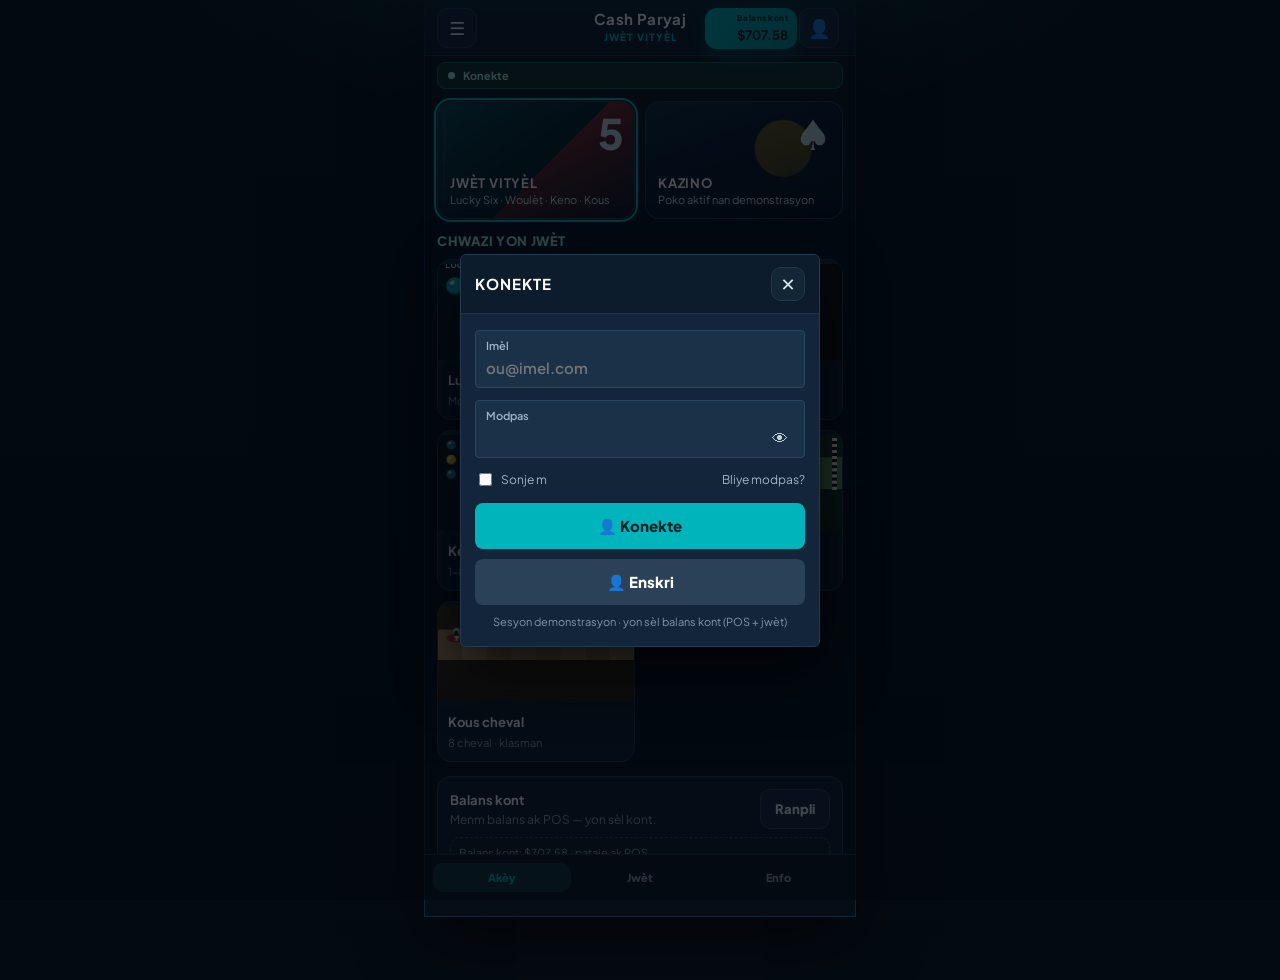
==== commit 9150eb41: "Unify POS and virtual games on one account balance Debit/credit for all virtual games now read and w" ====
--- a/virtual/index.html
+++ b/virtual/index.html
@@ -17,9 +17,9 @@
         <small>Jwèt vityèl</small>
       </div>
       <button class="icon-btn" type="button" id="userBtn" aria-label="Kont">👤</button>
-      <div class="credit-float" title="Kredi vityèl demonstrasyon">
-        <small>Kredi vityèl</small>
-        <b><span id="creditValue">1000</span></b>
+      <div class="credit-float" title="Balans kont (POS + jwèt)">
+        <small>Balans kont</small>
+        <b><span id="creditValue">$0.00</span></b>
       </div>
     </header>
 
@@ -58,7 +58,7 @@
         </div>
         <button class="auth-btn primary" type="button" id="signInBtn">👤 Konekte</button>
         <button class="auth-btn secondary" type="button" id="registerBtn">👤 Enskri</button>
-        <p class="auth-note">Sesyon demonstrasyon sèlman · pa gen depo/retrè · kredi vityèl</p>
+        <p class="auth-note">Sesyon demonstrasyon · yon sèl balans kont (POS + jwèt)</p>
       </div>
     </div>
   </div>
--- a/virtual/css/games.css
+++ b/virtual/css/games.css
@@ -470,13 +470,180 @@
 .result-banner.win{background:#0f2e22;border-color:#2f7a58}
 .result-banner.lose{background:#2a1518;border-color:#5a3034}
 
+/* —— Lucky 6 — alinye ak modèl Cash Paryaj lucky6.html —— */
+.l6m{margin:0;padding:0 0 8px;color:#fff;background:#020b16;max-width:100%;overflow-x:hidden}
+.l6m-notice{
+  display:flex;justify-content:space-between;padding:8px 12px;
+  background:#0b2036;color:#dcc17b;font-size:10px;letter-spacing:1px;font-weight:700;
+}
+.l6m-screen{
+  position:relative;background:#020c16;padding:10px 10px 64px;min-height:70vh;max-width:100%;overflow-x:hidden;
+}
+.l6m-toprow{display:flex;align-items:center;justify-content:space-between;gap:8px;margin-bottom:4px}
+.l6m-back{
+  width:34px;height:34px;border-radius:8px;border:1px solid #345675;
+  background:#0a1a28;color:#fff;font-weight:800;flex:0 0 auto;
+}
+.l6m-balance{
+  width:fit-content;min-width:110px;padding:6px 10px;
+  border:1px solid #356591;border-radius:8px;text-align:center;
+  background:#071627;font-size:14px;font-weight:800;
+}
+.l6m-balance small{display:block;font-size:9px;color:#f7d379;margin-bottom:2px}
+.l6m-clock{
+  margin-top:10px;width:42%;padding:8px;border:1px solid #345675;border-radius:7px;
+  text-align:center;font-size:11px;background:#071627;
+}
+.l6m-clock strong{display:block;font-size:28px;margin:4px 0}
+.l6m-clock small{display:block;color:#c8d1df;font-size:10px}
+.l6m-badge{
+  position:absolute;right:12px;top:78px;padding:4px 8px;
+  background:#020914;border:1px solid #ba943b;border-radius:5px;color:#f6d16e;font-size:11px;font-weight:800;
+}
+.l6m-tabs{display:flex;gap:6px;margin:14px 0 8px}
+.l6m-tabs button{
+  flex:1;border:1px solid #28587b;border-radius:6px;padding:8px 4px;
+  background:linear-gradient(#092137,#020911);color:#fff;font-size:10px;font-weight:800;
+}
+.l6m-tabs .active{
+  background:linear-gradient(#fff58d,#ffd14a);color:#080e15;border-color:#ffee8d;
+  box-shadow:0 0 12px #ecbc4455;
+}
+.l6m-board{
+  background:linear-gradient(120deg,#031321,#020910);border:1px solid #112b40;
+  border-radius:9px;padding:10px 8px;
+}
+.l6m-board-head{display:flex;justify-content:space-between;font-size:12px;font-weight:800;margin-bottom:6px}
+.l6m-board-head span:last-child{color:#ffe06f}
+.l6m-mini{min-height:34px;display:flex;justify-content:flex-end;gap:6px;align-items:center;margin-bottom:8px;flex-wrap:wrap}
+.l6m-grid{display:grid;grid-template-columns:repeat(8,minmax(0,1fr));gap:6px 4px;width:100%}
+.l6m-ball{
+  --color:#135dff;
+  aspect-ratio:1;border-radius:50%;display:grid;place-items:center;padding:0;
+  color:#fff;position:relative;font-size:11px;font-weight:800;border:1px solid #ffffff38;
+  text-shadow:0 1px 3px #0008;
+  background:
+    radial-gradient(ellipse at 28% 14%,#ffffffed 0%,#ffffff60 8%,transparent 23%),
+    radial-gradient(circle at 38% 28%,var(--color),var(--color) 38%,#000 137%);
+  box-shadow:inset 1px 1px 3px #ffffff70,inset -2px -5px 7px #0005,0 2px 5px #0008;
+}
+.l6m-ball[aria-pressed=true],.l6m-ball.hit{
+  outline:2px solid #ffdf69;
+  background:
+    radial-gradient(ellipse at 28% 14%,#fff9ac,transparent 24%),
+    radial-gradient(circle at 38% 30%,#ffc42a,#d56d00 85%);
+  box-shadow:0 0 6px #fff3a2,0 0 18px #ffad00,inset -2px -3px 7px #8f4700;
+  color:#2a1a00;
+}
+.l6m-ball[aria-pressed=true]:after{
+  content:'✓';position:absolute;right:-2%;top:-10%;width:38%;height:38%;
+  display:grid;place-items:center;border-radius:50%;background:#030a10;
+  border:1px solid #e6c86c;color:#ffe274;font-size:9px;
+}
+.l6m-mini .l6m-ball{width:28px;height:28px;font-size:11px}
+.l6m-actions{display:flex;gap:8px;margin:10px 0}
+.l6m-actions button{
+  flex:1;background:linear-gradient(#0e2a44,#030c18);color:#ecf3fd;
+  border:1px solid #3874a2;border-radius:8px;padding:10px 6px;font-size:11px;font-weight:800;
+}
+.l6m-stake{
+  display:flex;align-items:center;gap:8px;padding:8px;background:#020a13;border-radius:8px;margin-bottom:10px;
+}
+.l6m-stake label{flex:1;font-size:11px;font-weight:800}
+.l6m-stake strong{min-width:48px;text-align:center;font-size:18px}
+.l6m-stake button{
+  width:42px;height:36px;border:1px solid #396f9b;border-radius:8px;
+  background:linear-gradient(#14314e,#020c18);color:#fff;font-size:18px;font-weight:800;
+}
+.l6m-primary{
+  width:100%;border:1px solid #fff3a9;border-radius:11px;padding:14px 10px;
+  background:linear-gradient(#fff186,#ffd045 50%,#ffad22);color:#090e12;
+  font-size:15px;font-weight:900;box-shadow:inset 0 0 9px #fff1a9,0 0 17px #ffb73366;
+}
+.l6m-primary:disabled{filter:saturate(.6);opacity:.7}
+.l6m-primary.go{
+  background:linear-gradient(#28e85d,#04b244,#008b37);border-color:#89ffa1;color:#fff;
+  box-shadow:inset 0 0 12px #8aff9d55,0 0 18px #19c95440;
+}
+.l6m-edit{
+  width:100%;margin-top:8px;padding:10px;border-radius:8px;border:1px solid #3874a2;
+  background:linear-gradient(#0e2a44,#030c18);color:#ecf3fd;font-weight:800;font-size:12px;
+}
+.l6m-confirm-nums{
+  display:flex;justify-content:space-between;gap:6px;margin:48px 0 12px;flex-wrap:wrap;
+}
+.l6m-confirm-nums .l6m-ball{width:44px;height:44px;font-size:15px}
+.l6m-confirm-row{display:grid;grid-template-columns:1fr 1fr;gap:8px;margin-bottom:12px}
+.l6m-clock-inline{width:auto;margin:0}
+.l6m-cards{display:flex;flex-direction:column;gap:8px}
+.l6m-card{
+  border:1px solid #315a7a;border-radius:7px;padding:8px;background:#061422;font-size:11px;color:#bccbde;
+}
+.l6m-card b{display:block;color:#fff;font-size:15px;margin-top:4px}
+.l6m-card.gold{color:#ffdc68}
+.l6m-card.gold b{color:#ffdc68;font-size:13px}
+.l6m-how{
+  margin-top:12px;padding:12px;background:linear-gradient(#061626,#020b14);
+  border:1px solid #2f587a;border-radius:10px;
+}
+.l6m-how h2{font-size:12px;margin:0 0 10px;color:#f4cf6b}
+.l6m-steps{display:grid;grid-template-columns:repeat(4,1fr);gap:6px;text-align:center}
+.l6m-steps div{
+  border:1px solid #29435e;border-radius:8px;padding:8px 4px;background:#041626;font-size:10px;line-height:1.35;
+}
+.l6m-steps b{display:block;font-size:16px;color:#ffdb6e;margin-bottom:4px}
+.l6m-results-head h2{margin:36px 0 4px;color:#f4cf6b;font-size:18px}
+.l6m-results-head p{margin:0 0 10px;color:#c8d1df;font-size:12px}
+.l6m-live{display:grid;grid-template-columns:110px 1fr;gap:10px;align-items:start;margin-bottom:10px}
+.l6m-sack{
+  width:110px;height:110px;border-radius:50%;position:relative;overflow:hidden;
+  border:3px solid #ba943b88;
+  background:radial-gradient(circle at 30% 28%,#1a4a66,#071627 55%,#020914);
+  box-shadow:inset 0 -12px 20px #0008,0 0 18px #ba943b33;
+}
+.l6m-sack.spinning{animation:l6mSpin 1s linear infinite}
+.l6m-sack.spinning .l6m-sack-inner{animation:l6mTumble .65s linear infinite}
+.l6m-sack-inner{position:absolute;inset:14%}
+.l6m-sack-inner i{
+  position:absolute;width:12px;height:12px;border-radius:50%;left:calc(50% - 6px);top:calc(50% - 6px);
+  background:radial-gradient(circle at 30% 30%,#fff,#ffd14a 45%,#c98512);
+  transform:rotate(calc(var(--i)*36deg)) translateY(-24px) rotate(calc(var(--i)*-36deg));
+}
+.l6m-eject{position:absolute;left:50%;bottom:2px;transform:translateX(-50%);z-index:2}
+.l6m-eject-ball{width:36px;height:36px;font-size:13px;animation:l6mPop .35s ease both}
+.l6m-drawn{
+  display:grid;grid-template-columns:repeat(7,minmax(0,1fr));gap:6px;
+  max-height:160px;overflow:auto;padding:6px;background:#071627;border:1px solid #28425b;border-radius:8px;
+}
+.l6m-drawn .l6m-ball{font-size:10px}
+.l6m-status{font-size:12px;color:#ead38c;background:#081a2c;padding:10px;border-radius:8px;margin:0 0 10px}
+.l6m-hist-title{margin:36px 0 10px;color:#f4cf6b}
+.l6m-entry{padding:12px 0;border-bottom:1px solid #28425b;font-size:13px;color:#d7e2ef}
+.l6m-empty{color:#91a5bc}
+.l6m-nav{
+  position:absolute;left:0;right:0;bottom:0;display:flex;
+  background:#020912;border-top:1px solid #1d344b;padding:6px 0;
+}
+.l6m-nav button{flex:1;border:0;background:none;color:#90a9cc;font-size:10px;font-weight:700;padding:6px 2px}
+.l6m-nav b{display:block;font-size:16px;margin-bottom:2px}
+.l6m-nav .active{color:#f8d25e}
+.l6m-foot{text-align:center;color:#91a5bc;padding:10px 12px;font-size:11px;background:#020b16}
+@keyframes l6mSpin{to{transform:rotate(360deg)}}
+@keyframes l6mTumble{to{transform:rotate(-360deg)}}
+@keyframes l6mPop{from{transform:translateY(-16px) scale(.4);opacity:0}to{transform:none;opacity:1}}
+
 @media (max-width:360px){
   .game-tiles,.hub-cats{grid-template-columns:1fr}
   .num-grid.cols-8,.num-grid.cols-10{grid-template-columns:repeat(6,minmax(0,1fr))}
   .outside-bets{grid-template-columns:repeat(2,1fr)}
   .pick-grid{grid-template-columns:repeat(2,1fr)}
+  .l6m-grid{grid-template-columns:repeat(6,minmax(0,1fr))}
+  .l6m-steps{grid-template-columns:repeat(2,1fr)}
+  .l6m-live{grid-template-columns:1fr}
+  .l6m-drawn{grid-template-columns:repeat(6,minmax(0,1fr))}
 }
 @media (prefers-reduced-motion:reduce){
   *,*::before,*::after{animation-duration:.01ms!important;animation-iteration-count:1!important;transition-duration:.01ms!important}
   .fly-ball{animation:none}
-}
+  .l6m-sack.spinning,.l6m-sack.spinning .l6m-sack-inner{animation:none!important}
+}
